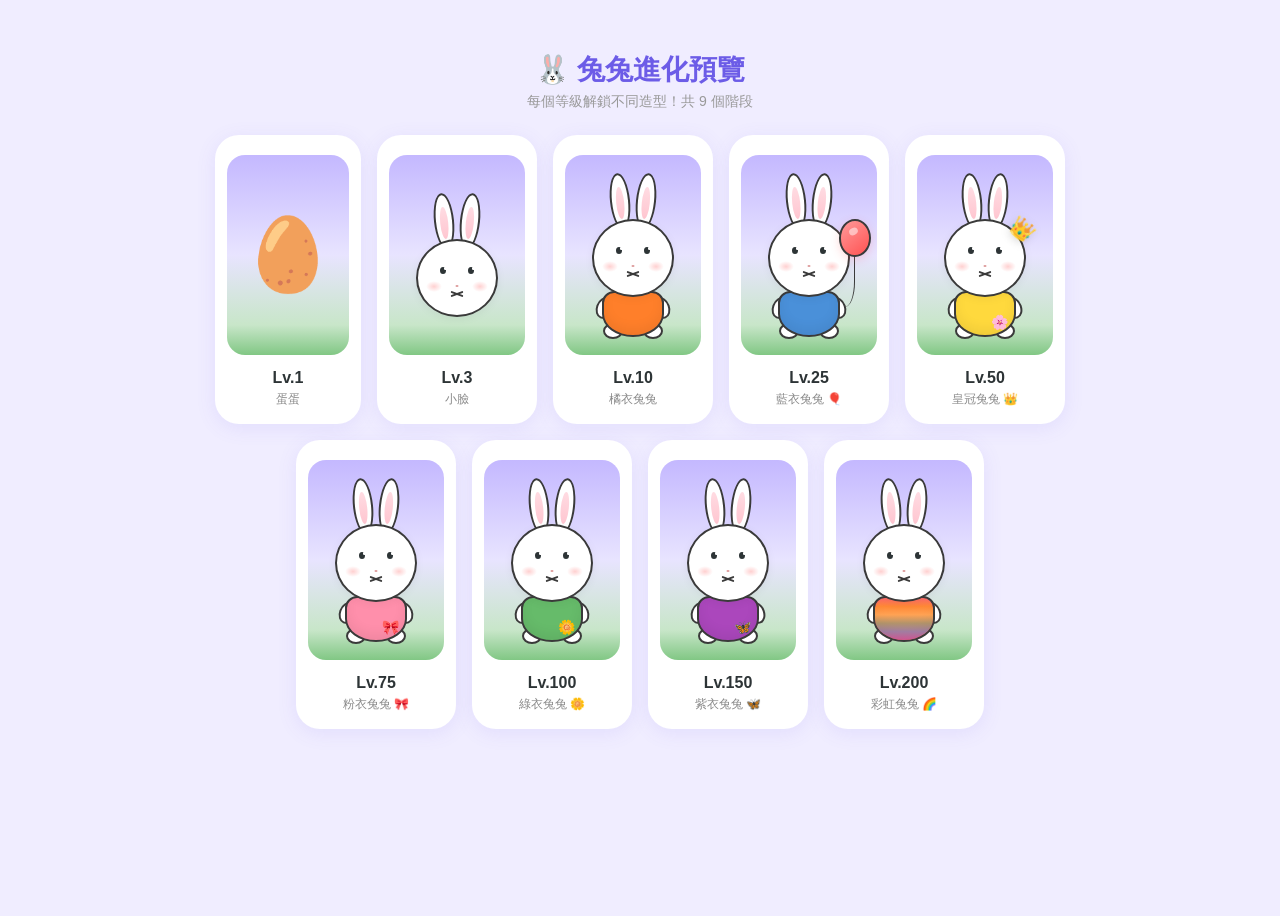
==== miffy-preview.html @ 603a73d5 "Add files via upload" ====
<!DOCTYPE html>
<html lang="zh-TW">
<head>
  <meta charset="UTF-8">
  <meta name="viewport" content="width=device-width, initial-scale=1.0">
  <title>兔兔進化預覽</title>
  <style>
    * { box-sizing: border-box; }
    body { font-family: -apple-system, BlinkMacSystemFont, 'Segoe UI', sans-serif; background: #F0EDFF; display: flex; flex-direction: column; align-items: center; padding: 24px 16px; min-height: 100vh; }
    h1 { color: #6C5CE7; font-size: 28px; margin-bottom: 4px; }
    p.hint { color: #999; font-size: 14px; margin: 0 0 24px; }
    .stages { display: flex; gap: 16px; flex-wrap: wrap; justify-content: center; max-width: 900px; }
    .stage-box { text-align: center; background: #fff; border-radius: 24px; padding: 20px 12px 16px; box-shadow: 0 4px 20px rgba(108,92,231,0.1); min-width: 140px; max-width: 160px; transition: transform 0.3s, box-shadow 0.3s; }
    .stage-box:hover { transform: translateY(-6px) scale(1.02); box-shadow: 0 12px 32px rgba(108,92,231,0.18); }
    .stage-box h3 { margin: 14px 0 4px; color: #2D3436; font-size: 16px; font-weight: 800; }
    .stage-box p { margin: 0; color: #888; font-size: 12px; }
    .pet-scene { height: 200px; display: flex; align-items: center; justify-content: center; background: linear-gradient(180deg, #C4B8FF 0%, #E8E4FF 50%, #C8E6C9 85%, #81C784 100%); border-radius: 18px; position: relative; overflow: visible; padding: 16px; }
    .egg { font-size: 72px; animation: eggWobble 2s ease-in-out infinite; }
    @keyframes eggWobble { 0%,100%{transform:rotate(0)} 25%{transform:rotate(-5deg)} 75%{transform:rotate(5deg)} }

    .miffy { position: relative; display: flex; flex-direction: column; align-items: center; width: 110px; animation: miffyAppear 0.6s cubic-bezier(0.34,1.56,0.64,1); }
    @keyframes miffyAppear { from{transform:scale(0.3) translateY(20px);opacity:0} to{transform:scale(1) translateY(0);opacity:1} }
    .miffy-ears { display:flex; justify-content:center; gap:6px; margin-bottom:-10px; z-index:1; }
    .miffy-ear { width:20px; height:56px; background:#fff; border:2.5px solid #3a3a3a; border-radius:50%; position:relative; }
    .miffy-ear.left { transform:rotate(-6deg); }
    .miffy-ear.right { transform:rotate(6deg); }
    .miffy-ear::after { content:''; position:absolute; top:12px; left:50%; transform:translateX(-50%); width:8px; height:32px; background:linear-gradient(180deg,#FFD5DD,#FFBCC8); border-radius:50%; opacity:0.85; }
    .miffy-face { width:82px; height:78px; background:#fff; border:2.5px solid #3a3a3a; border-radius:50%; position:relative; z-index:2; box-shadow:0 2px 10px rgba(0,0,0,0.05); }
    .miffy-eyes { display:flex; justify-content:center; gap:22px; padding-top:26px; }
    .miffy-eye { width:6px; height:7px; background:#2D3436; border-radius:50%; position:relative; }
    .miffy-eye-shine { position:absolute; top:0.5px; right:-0.5px; width:2.5px; height:2.5px; background:#fff; border-radius:50%; }
    .miffy-blush { position:absolute; width:16px; height:11px; background:radial-gradient(ellipse,rgba(255,170,170,0.55) 0%,transparent 70%); border-radius:50%; top:40px; }
    .miffy-blush.left { left:8px; }
    .miffy-blush.right { right:8px; }
    .miffy-nose { position:absolute; top:44px; left:50%; transform:translateX(-50%); width:3px; height:2.5px; background:#dfa0a0; border-radius:50%; }
    .miffy-mouth { position:absolute; bottom:16px; left:50%; transform:translateX(-50%); width:14px; height:10px; }
    .miffy-mouth::before,.miffy-mouth::after { content:''; position:absolute; width:13px; height:2px; background:#3a3a3a; top:50%; left:50%; border-radius:2px; }
    .miffy-mouth::before { transform:translate(-50%,-50%) rotate(20deg); }
    .miffy-mouth::after { transform:translate(-50%,-50%) rotate(-20deg); }
    .miffy-body-part { width:62px; height:46px; background:var(--dress-color,#FF7F2A); border:2.5px solid #3a3a3a; border-radius:12px 12px 50% 50%; margin-top:-6px; z-index:1; position:relative; box-shadow:inset 0 -6px 12px rgba(0,0,0,0.06); overflow:hidden; }
    .miffy-arm { position:absolute; width:16px; height:22px; background:#fff; border:2.5px solid #3a3a3a; border-radius:50%; z-index:0; }
    .miffy-arm.left { bottom:18px; left:15px; transform:rotate(20deg); }
    .miffy-arm.right { bottom:18px; right:15px; transform:rotate(-20deg); }
    .miffy-leg { position:absolute; width:20px; height:16px; background:#fff; border:2.5px solid #3a3a3a; border-radius:50%; bottom:-2px; z-index:0; }
    .miffy-leg.left { left:22px; }
    .miffy-leg.right { right:22px; }
    .miffy.miffy-head .miffy-body-part,.miffy.miffy-head .miffy-arm,.miffy.miffy-head .miffy-leg { display:none; }
    .miffy.miffy-head { animation: miffyAppear 0.6s cubic-bezier(0.34,1.56,0.64,1), miffyFloat 3s ease-in-out infinite; }
    @keyframes miffyFloat { 0%,100%{transform:translateY(0)} 50%{transform:translateY(-8px)} }

    .miffy-balloon { position:absolute; right:-10px; bottom:30px; z-index:3; animation:balloonSway 4s ease-in-out infinite; transform-origin:bottom center; }
    @keyframes balloonSway { 0%,100%{transform:rotate(-3deg)} 50%{transform:rotate(5deg)} }
    .miffy-balloon-ball { width:32px; height:38px; background:linear-gradient(140deg,#FF9A9A,#FF5252); border:2.5px solid #3a3a3a; border-radius:50% 50% 50% 48%; position:relative; box-shadow:0 3px 10px rgba(255,82,82,0.2); }
    .miffy-balloon-shine { position:absolute; top:7px; left:8px; width:9px; height:7px; background:rgba(255,255,255,0.5); border-radius:50%; transform:rotate(-25deg); }
    .miffy-balloon-string { width:20px; height:50px; border:none; border-right:1.5px solid #3a3a3a; border-radius:0 0 50% 0; margin:0 0 0 -4px; background:transparent; }

    /* Emoji Accessories */
    .miffy-accessory { position:absolute; z-index:10; line-height:1; filter:drop-shadow(0 2px 4px rgba(0,0,0,0.15)); }
    .miffy-acc-balloon { font-size:28px; right:-6px; bottom:28px; animation:balloonSway 4s ease-in-out infinite; transform-origin:bottom center; }
    @keyframes balloonSway { 0%,100%{transform:rotate(-5deg)} 50%{transform:rotate(8deg)} }
    .miffy-acc-crown { font-size:20px; top:46px; right:2px; transform:rotate(40deg); }
    .miffy-acc-bow { font-size:22px; top:46px; right:-6px; transform:rotate(15deg); }
    .miffy-acc-wings-l { font-size:20px; bottom:28px; left:6px; transform:scaleX(-1); animation:wingFlapL 1.2s ease-in-out infinite; }
    .miffy-acc-wings-r { font-size:20px; bottom:28px; right:6px; animation:wingFlapR 1.2s ease-in-out infinite 0.1s; }
    @keyframes wingFlapL { 0%,100%{transform:scaleX(-1) rotate(0deg)} 50%{transform:scaleX(-1) rotate(-15deg) scale(0.9)} }
    @keyframes wingFlapR { 0%,100%{transform:rotate(0deg)} 50%{transform:rotate(15deg) scale(0.9)} }
    .miffy-acc-halo { font-size:22px; top:-6px; left:50%; transform:translateX(-50%) rotateX(60deg); animation:haloGlow 2s ease-in-out infinite; }
    @keyframes haloGlow { 0%,100%{filter:drop-shadow(0 0 6px rgba(255,215,0,0.4))} 50%{filter:drop-shadow(0 0 14px rgba(255,215,0,0.8))} }
    .miffy-dress-icon { position:absolute; font-size:14px; bottom:6px; right:6px; z-index:2; line-height:1; }
    .miffy-spin { animation:dressIconSwing 2s ease-in-out infinite; }
    @keyframes dressIconSwing { 0%,100%{transform:rotate(-15deg)} 50%{transform:rotate(15deg)} }
    .miffy-dress-rainbow { position:absolute; top:0; left:0; right:0; bottom:0; background:linear-gradient(180deg, rgba(255,107,107,0.5) 0%, rgba(255,165,0,0.5) 20%, rgba(255,217,61,0.5) 40%, rgba(102,187,106,0.5) 60%, rgba(74,144,217,0.5) 80%, rgba(171,71,188,0.5) 100%); border-radius:12px 12px 50% 50%; }

    .miffy.miffy-orange,.miffy.miffy-blue,.miffy.miffy-yellow,.miffy.miffy-pink,.miffy.miffy-green,.miffy.miffy-purple,.miffy.miffy-rainbow { animation: miffyAppear 0.6s cubic-bezier(0.34,1.56,0.64,1), miffyBreathe 3.5s ease-in-out infinite; }
    @keyframes miffyBreathe { 0%,100%{transform:scaleY(1)} 50%{transform:scaleY(1.015) translateY(-1px)} }
  </style>
</head>
<body>
  <h1>🐰 兔兔進化預覽</h1>
  <p class="hint">每個等級解鎖不同造型！共 9 個階段</p>
  <div class="stages">

    <div class="stage-box">
      <div class="pet-scene"><span class="egg">🥚</span></div>
      <h3>Lv.1</h3><p>蛋蛋</p>
    </div>

    <div class="stage-box">
      <div class="pet-scene">
        <div class="miffy miffy-head">
          <div class="miffy-ears"><div class="miffy-ear left"></div><div class="miffy-ear right"></div></div>
          <div class="miffy-face">
            <div class="miffy-eyes"><div class="miffy-eye left"><div class="miffy-eye-shine"></div></div><div class="miffy-eye right"><div class="miffy-eye-shine"></div></div></div>
            <div class="miffy-blush left"></div><div class="miffy-blush right"></div>
            <div class="miffy-nose"></div><div class="miffy-mouth"></div>
          </div>
        </div>
      </div>
      <h3>Lv.3</h3><p>小臉</p>
    </div>

    <div class="stage-box">
      <div class="pet-scene">
        <div class="miffy miffy-orange" style="--dress-color:#FF7F2A">
          <div class="miffy-ears"><div class="miffy-ear left"></div><div class="miffy-ear right"></div></div>
          <div class="miffy-face">
            <div class="miffy-eyes"><div class="miffy-eye left"><div class="miffy-eye-shine"></div></div><div class="miffy-eye right"><div class="miffy-eye-shine"></div></div></div>
            <div class="miffy-blush left"></div><div class="miffy-blush right"></div>
            <div class="miffy-nose"></div><div class="miffy-mouth"></div>
          </div>
          <div class="miffy-body-part"></div>
          <div class="miffy-arm left"></div><div class="miffy-arm right"></div>
          <div class="miffy-leg left"></div><div class="miffy-leg right"></div>
        </div>
      </div>
      <h3>Lv.10</h3><p>橘衣兔兔</p>
    </div>

    <div class="stage-box">
      <div class="pet-scene">
        <div class="miffy miffy-blue" style="--dress-color:#4A90D9">
          <div class="miffy-ears"><div class="miffy-ear left"></div><div class="miffy-ear right"></div></div>
          <div class="miffy-face">
            <div class="miffy-eyes"><div class="miffy-eye left"><div class="miffy-eye-shine"></div></div><div class="miffy-eye right"><div class="miffy-eye-shine"></div></div></div>
            <div class="miffy-blush left"></div><div class="miffy-blush right"></div>
            <div class="miffy-nose"></div><div class="miffy-mouth"></div>
          </div>
          <div class="miffy-body-part"></div>
          <div class="miffy-arm left"></div><div class="miffy-arm right"></div>
          <div class="miffy-leg left"></div><div class="miffy-leg right"></div>
          <div class="miffy-balloon"><div class="miffy-balloon-ball"><div class="miffy-balloon-shine"></div></div><div class="miffy-balloon-string"></div></div>
        </div>
      </div>
      <h3>Lv.25</h3><p>藍衣兔兔 🎈</p>
    </div>

    <div class="stage-box">
      <div class="pet-scene">
        <div class="miffy miffy-yellow" style="--dress-color:#FFD93D">
          <div class="miffy-ears"><div class="miffy-ear left"></div><div class="miffy-ear right"></div></div>
          <div class="miffy-face">
            <div class="miffy-eyes"><div class="miffy-eye left"><div class="miffy-eye-shine"></div></div><div class="miffy-eye right"><div class="miffy-eye-shine"></div></div></div>
            <div class="miffy-blush left"></div><div class="miffy-blush right"></div>
            <div class="miffy-nose"></div><div class="miffy-mouth"></div>
          </div>
          <div class="miffy-body-part"><span class="miffy-dress-icon">🌸</span></div>
          <div class="miffy-arm left"></div><div class="miffy-arm right"></div>
          <div class="miffy-leg left"></div><div class="miffy-leg right"></div>
          <span class="miffy-accessory miffy-acc-crown">👑</span>
        </div>
      </div>
      <h3>Lv.50</h3><p>皇冠兔兔 👑</p>
    </div>

    <div class="stage-box">
      <div class="pet-scene">
        <div class="miffy miffy-pink" style="--dress-color:#FF8FAB">
          <div class="miffy-ears"><div class="miffy-ear left"></div><div class="miffy-ear right"></div></div>
          <div class="miffy-face">
            <div class="miffy-eyes"><div class="miffy-eye left"><div class="miffy-eye-shine"></div></div><div class="miffy-eye right"><div class="miffy-eye-shine"></div></div></div>
            <div class="miffy-blush left"></div><div class="miffy-blush right"></div>
            <div class="miffy-nose"></div><div class="miffy-mouth"></div>
          </div>
          <div class="miffy-body-part"><span class="miffy-dress-icon miffy-spin">🎀</span></div>
          <div class="miffy-arm left"></div><div class="miffy-arm right"></div>
          <div class="miffy-leg left"></div><div class="miffy-leg right"></div>
        </div>
      </div>
      <h3>Lv.75</h3><p>粉衣兔兔 🎀</p>
    </div>

    <div class="stage-box">
      <div class="pet-scene">
        <div class="miffy miffy-green" style="--dress-color:#66BB6A">
          <div class="miffy-ears"><div class="miffy-ear left"></div><div class="miffy-ear right"></div></div>
          <div class="miffy-face">
            <div class="miffy-eyes"><div class="miffy-eye left"><div class="miffy-eye-shine"></div></div><div class="miffy-eye right"><div class="miffy-eye-shine"></div></div></div>
            <div class="miffy-blush left"></div><div class="miffy-blush right"></div>
            <div class="miffy-nose"></div><div class="miffy-mouth"></div>
          </div>
          <div class="miffy-body-part"><span class="miffy-dress-icon miffy-spin">🌼</span></div>
          <div class="miffy-arm left"></div><div class="miffy-arm right"></div>
          <div class="miffy-leg left"></div><div class="miffy-leg right"></div>
        </div>
      </div>
      <h3>Lv.100</h3><p>綠衣兔兔 🌼</p>
    </div>

    <div class="stage-box">
      <div class="pet-scene">
        <div class="miffy miffy-purple" style="--dress-color:#AB47BC">
          <div class="miffy-ears"><div class="miffy-ear left"></div><div class="miffy-ear right"></div></div>
          <div class="miffy-face">
            <div class="miffy-eyes"><div class="miffy-eye left"><div class="miffy-eye-shine"></div></div><div class="miffy-eye right"><div class="miffy-eye-shine"></div></div></div>
            <div class="miffy-blush left"></div><div class="miffy-blush right"></div>
            <div class="miffy-nose"></div><div class="miffy-mouth"></div>
          </div>
          <div class="miffy-body-part"><span class="miffy-dress-icon miffy-spin">🦋</span></div>
          <div class="miffy-arm left"></div><div class="miffy-arm right"></div>
          <div class="miffy-leg left"></div><div class="miffy-leg right"></div>
        </div>
      </div>
      <h3>Lv.150</h3><p>紫衣兔兔 🦋</p>
    </div>

    <div class="stage-box">
      <div class="pet-scene">
        <div class="miffy miffy-rainbow" style="--dress-color:#FF6B6B">
          <div class="miffy-ears"><div class="miffy-ear left"></div><div class="miffy-ear right"></div></div>
          <div class="miffy-face">
            <div class="miffy-eyes"><div class="miffy-eye left"><div class="miffy-eye-shine"></div></div><div class="miffy-eye right"><div class="miffy-eye-shine"></div></div></div>
            <div class="miffy-blush left"></div><div class="miffy-blush right"></div>
            <div class="miffy-nose"></div><div class="miffy-mouth"></div>
          </div>
          <div class="miffy-body-part"><div class="miffy-dress-rainbow"></div></div>
          <div class="miffy-arm left"></div><div class="miffy-arm right"></div>
          <div class="miffy-leg left"></div><div class="miffy-leg right"></div>
        </div>
      </div>
      <h3>Lv.200</h3><p>彩虹兔兔 🌈</p>
    </div>

  </div>
</body>
</html>
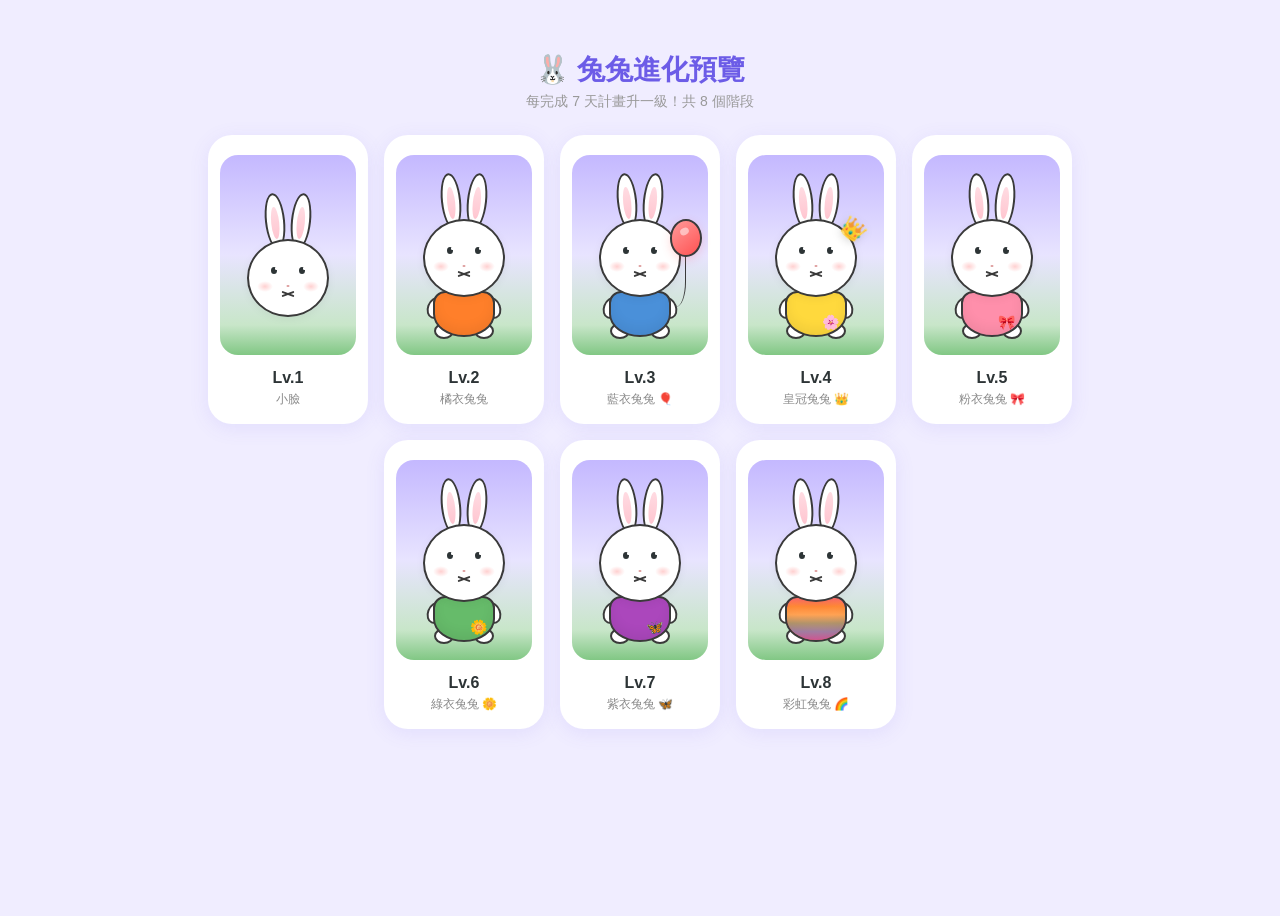
==== commit 1d2a2e28: "Add files via upload" ====
--- a/miffy-preview.html
+++ b/miffy-preview.html
@@ -77,15 +77,10 @@
 </head>
 <body>
   <h1>🐰 兔兔進化預覽</h1>
-  <p class="hint">每個等級解鎖不同造型！共 9 個階段</p>
+  <p class="hint">每完成 7 天計畫升一級！共 8 個階段</p>
   <div class="stages">
 
     <div class="stage-box">
-      <div class="pet-scene"><span class="egg">🥚</span></div>
-      <h3>Lv.1</h3><p>蛋蛋</p>
-    </div>
-
-    <div class="stage-box">
       <div class="pet-scene">
         <div class="miffy miffy-head">
           <div class="miffy-ears"><div class="miffy-ear left"></div><div class="miffy-ear right"></div></div>
@@ -96,7 +91,7 @@
           </div>
         </div>
       </div>
-      <h3>Lv.3</h3><p>小臉</p>
+      <h3>Lv.1</h3><p>小臉</p>
     </div>
 
     <div class="stage-box">
@@ -113,7 +108,7 @@
           <div class="miffy-leg left"></div><div class="miffy-leg right"></div>
         </div>
       </div>
-      <h3>Lv.10</h3><p>橘衣兔兔</p>
+      <h3>Lv.2</h3><p>橘衣兔兔</p>
     </div>
 
     <div class="stage-box">
@@ -131,7 +126,7 @@
           <div class="miffy-balloon"><div class="miffy-balloon-ball"><div class="miffy-balloon-shine"></div></div><div class="miffy-balloon-string"></div></div>
         </div>
       </div>
-      <h3>Lv.25</h3><p>藍衣兔兔 🎈</p>
+      <h3>Lv.3</h3><p>藍衣兔兔 🎈</p>
     </div>
 
     <div class="stage-box">
@@ -149,7 +144,7 @@
           <span class="miffy-accessory miffy-acc-crown">👑</span>
         </div>
       </div>
-      <h3>Lv.50</h3><p>皇冠兔兔 👑</p>
+      <h3>Lv.4</h3><p>皇冠兔兔 👑</p>
     </div>
 
     <div class="stage-box">
@@ -166,7 +161,7 @@
           <div class="miffy-leg left"></div><div class="miffy-leg right"></div>
         </div>
       </div>
-      <h3>Lv.75</h3><p>粉衣兔兔 🎀</p>
+      <h3>Lv.5</h3><p>粉衣兔兔 🎀</p>
     </div>
 
     <div class="stage-box">
@@ -183,7 +178,7 @@
           <div class="miffy-leg left"></div><div class="miffy-leg right"></div>
         </div>
       </div>
-      <h3>Lv.100</h3><p>綠衣兔兔 🌼</p>
+      <h3>Lv.6</h3><p>綠衣兔兔 🌼</p>
     </div>
 
     <div class="stage-box">
@@ -200,7 +195,7 @@
           <div class="miffy-leg left"></div><div class="miffy-leg right"></div>
         </div>
       </div>
-      <h3>Lv.150</h3><p>紫衣兔兔 🦋</p>
+      <h3>Lv.7</h3><p>紫衣兔兔 🦋</p>
     </div>
 
     <div class="stage-box">
@@ -217,7 +212,7 @@
           <div class="miffy-leg left"></div><div class="miffy-leg right"></div>
         </div>
       </div>
-      <h3>Lv.200</h3><p>彩虹兔兔 🌈</p>
+      <h3>Lv.8</h3><p>彩虹兔兔 🌈</p>
     </div>
 
   </div>
